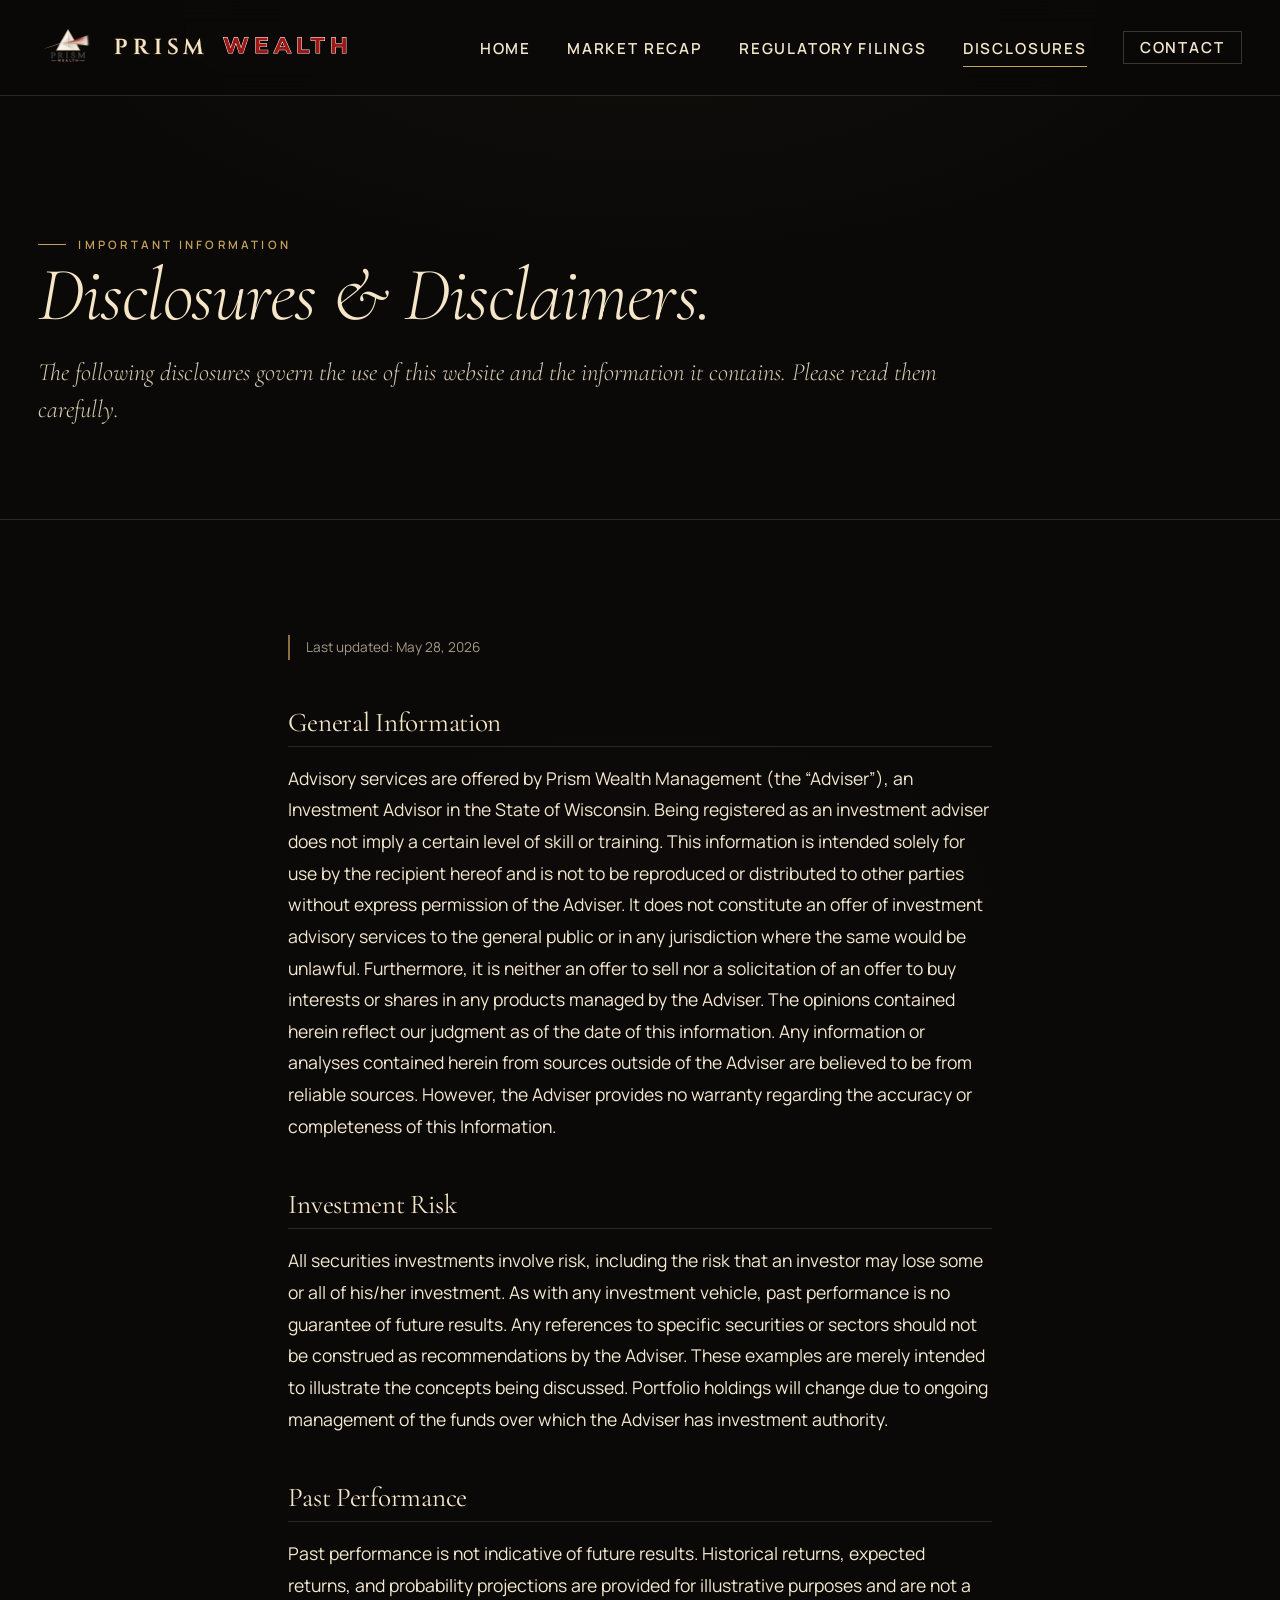
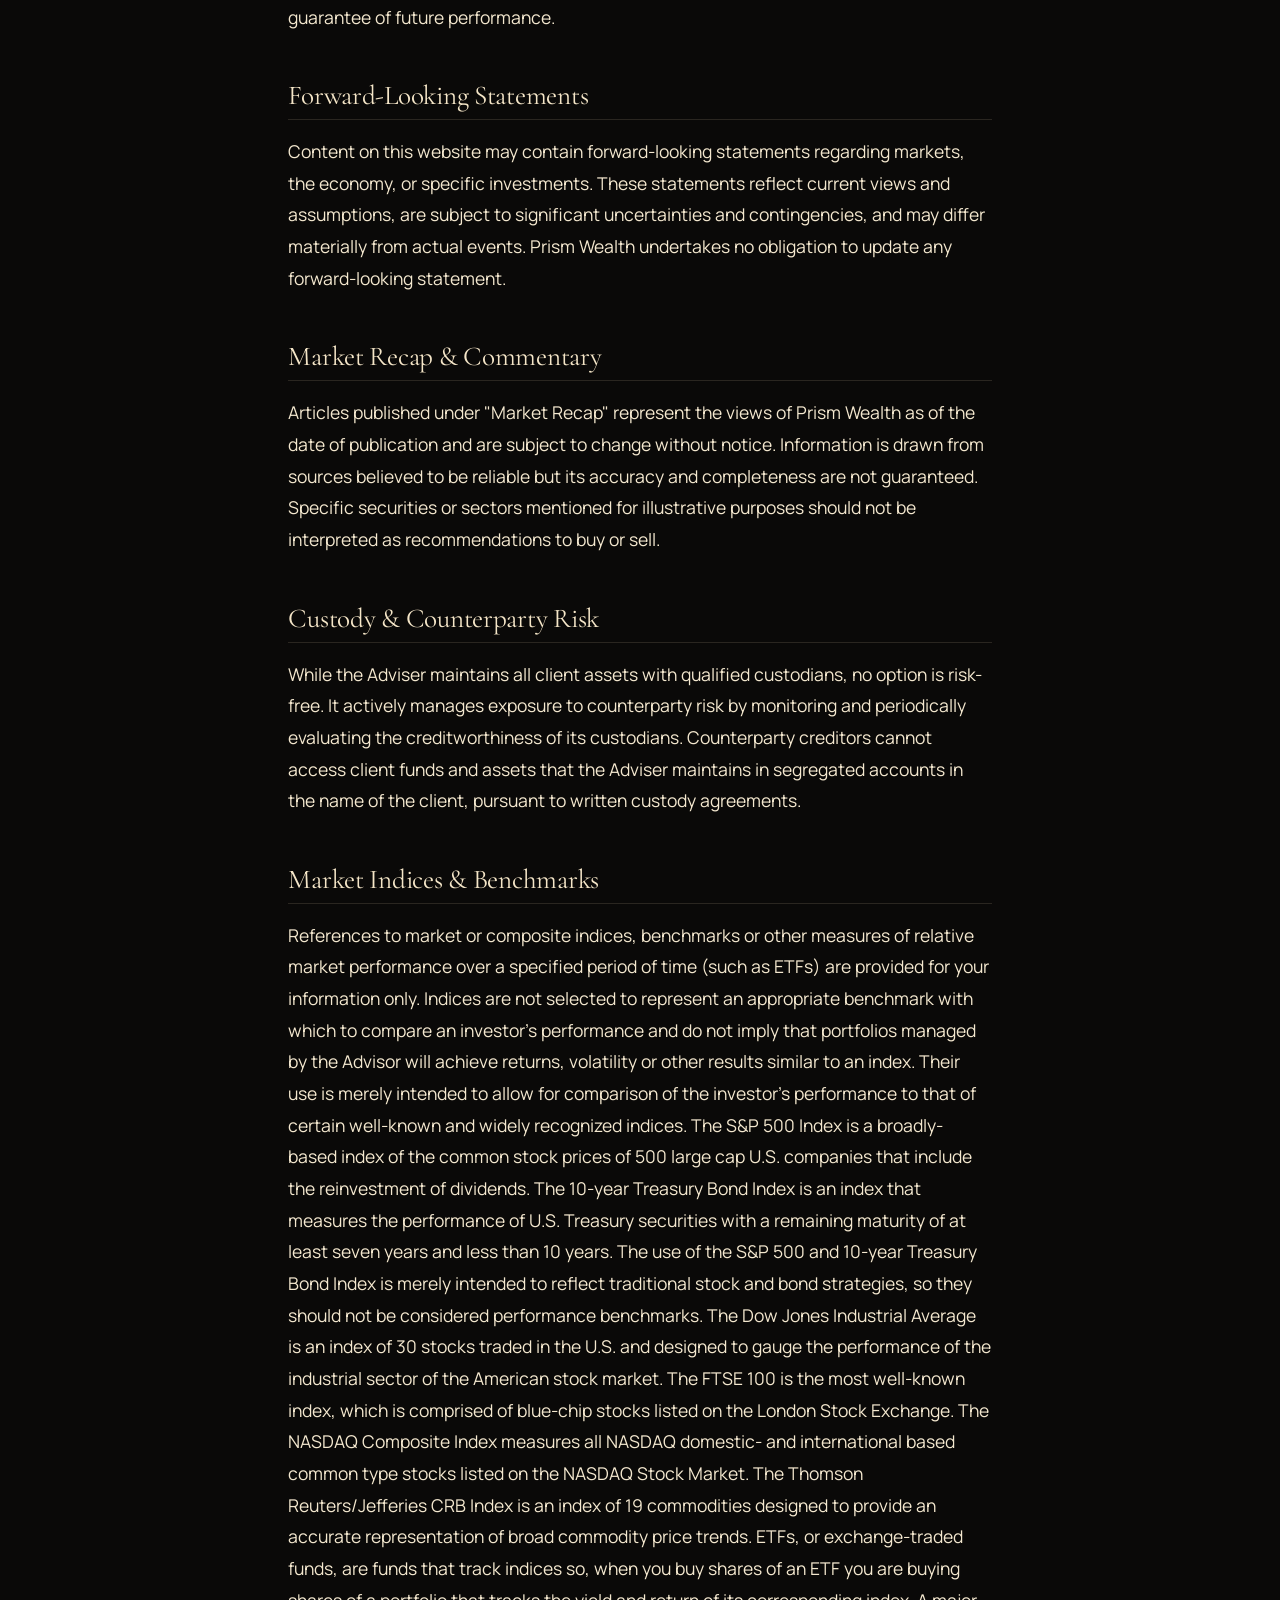
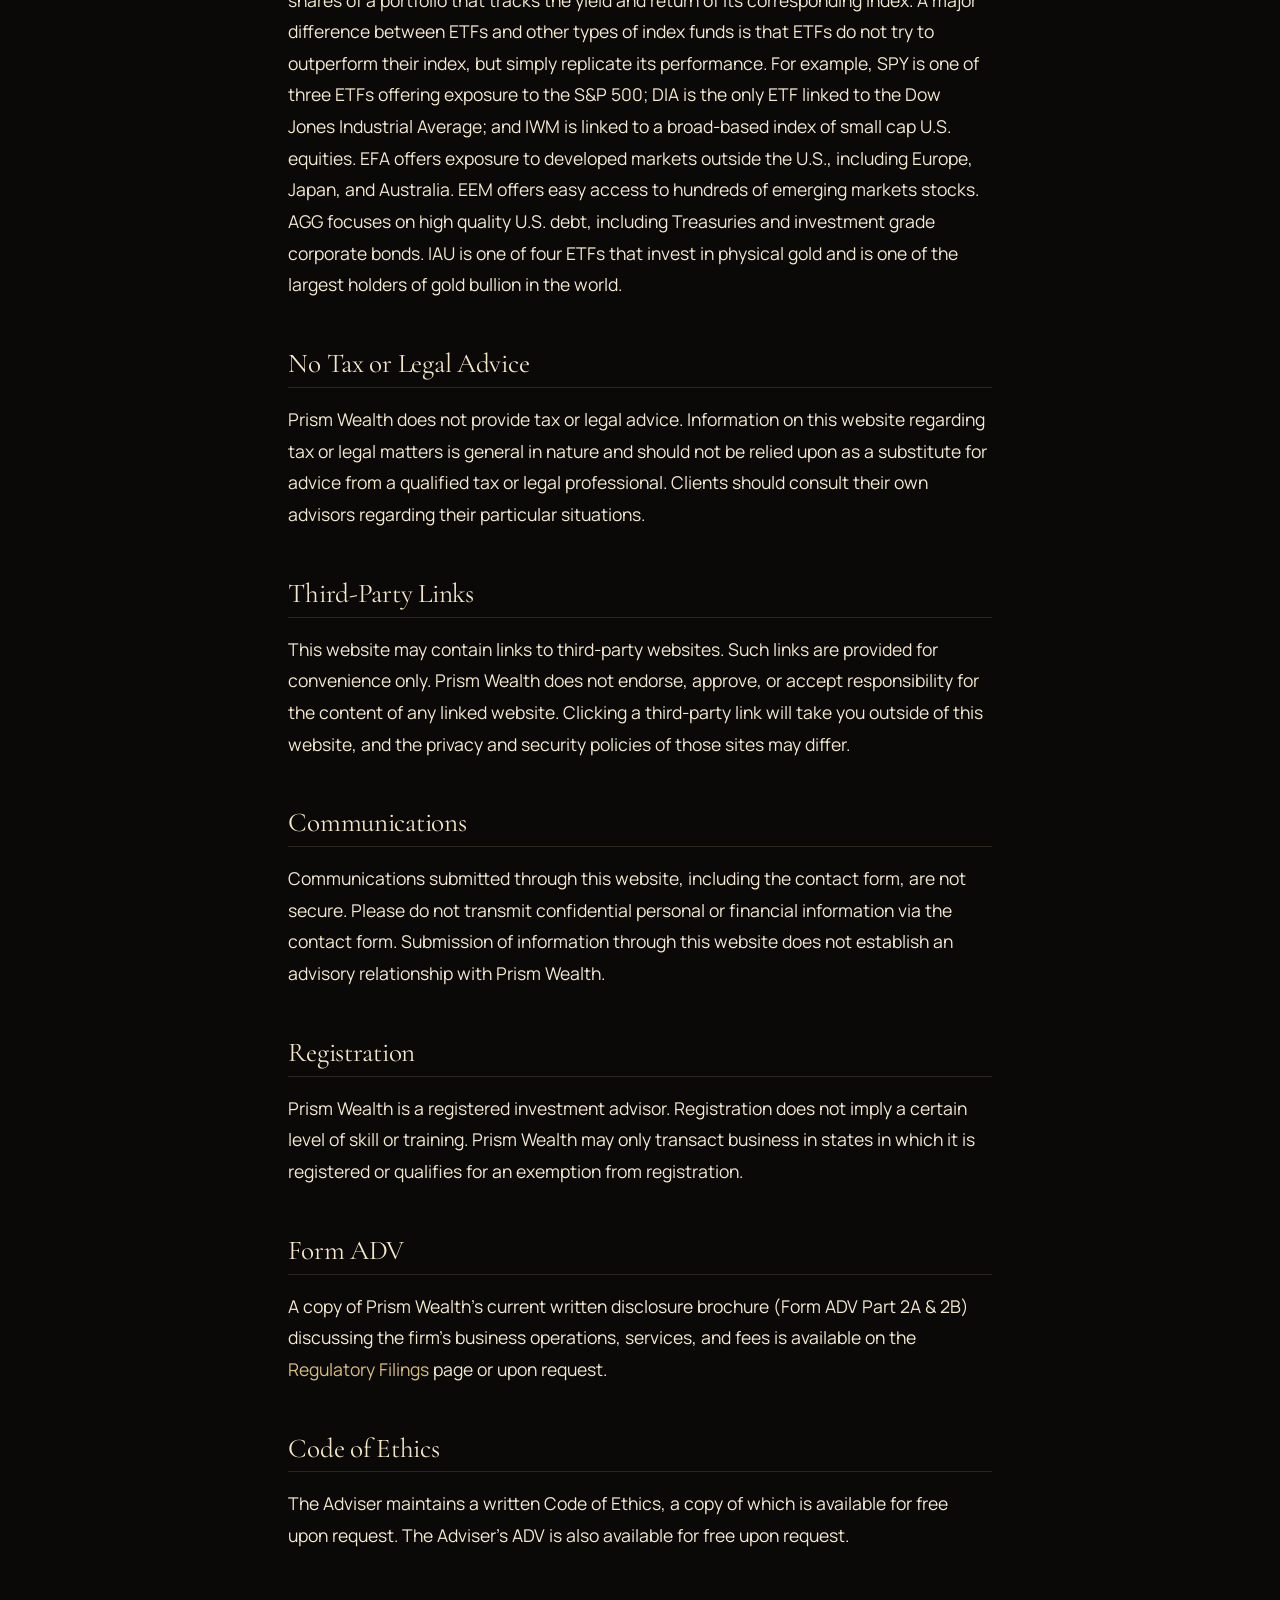
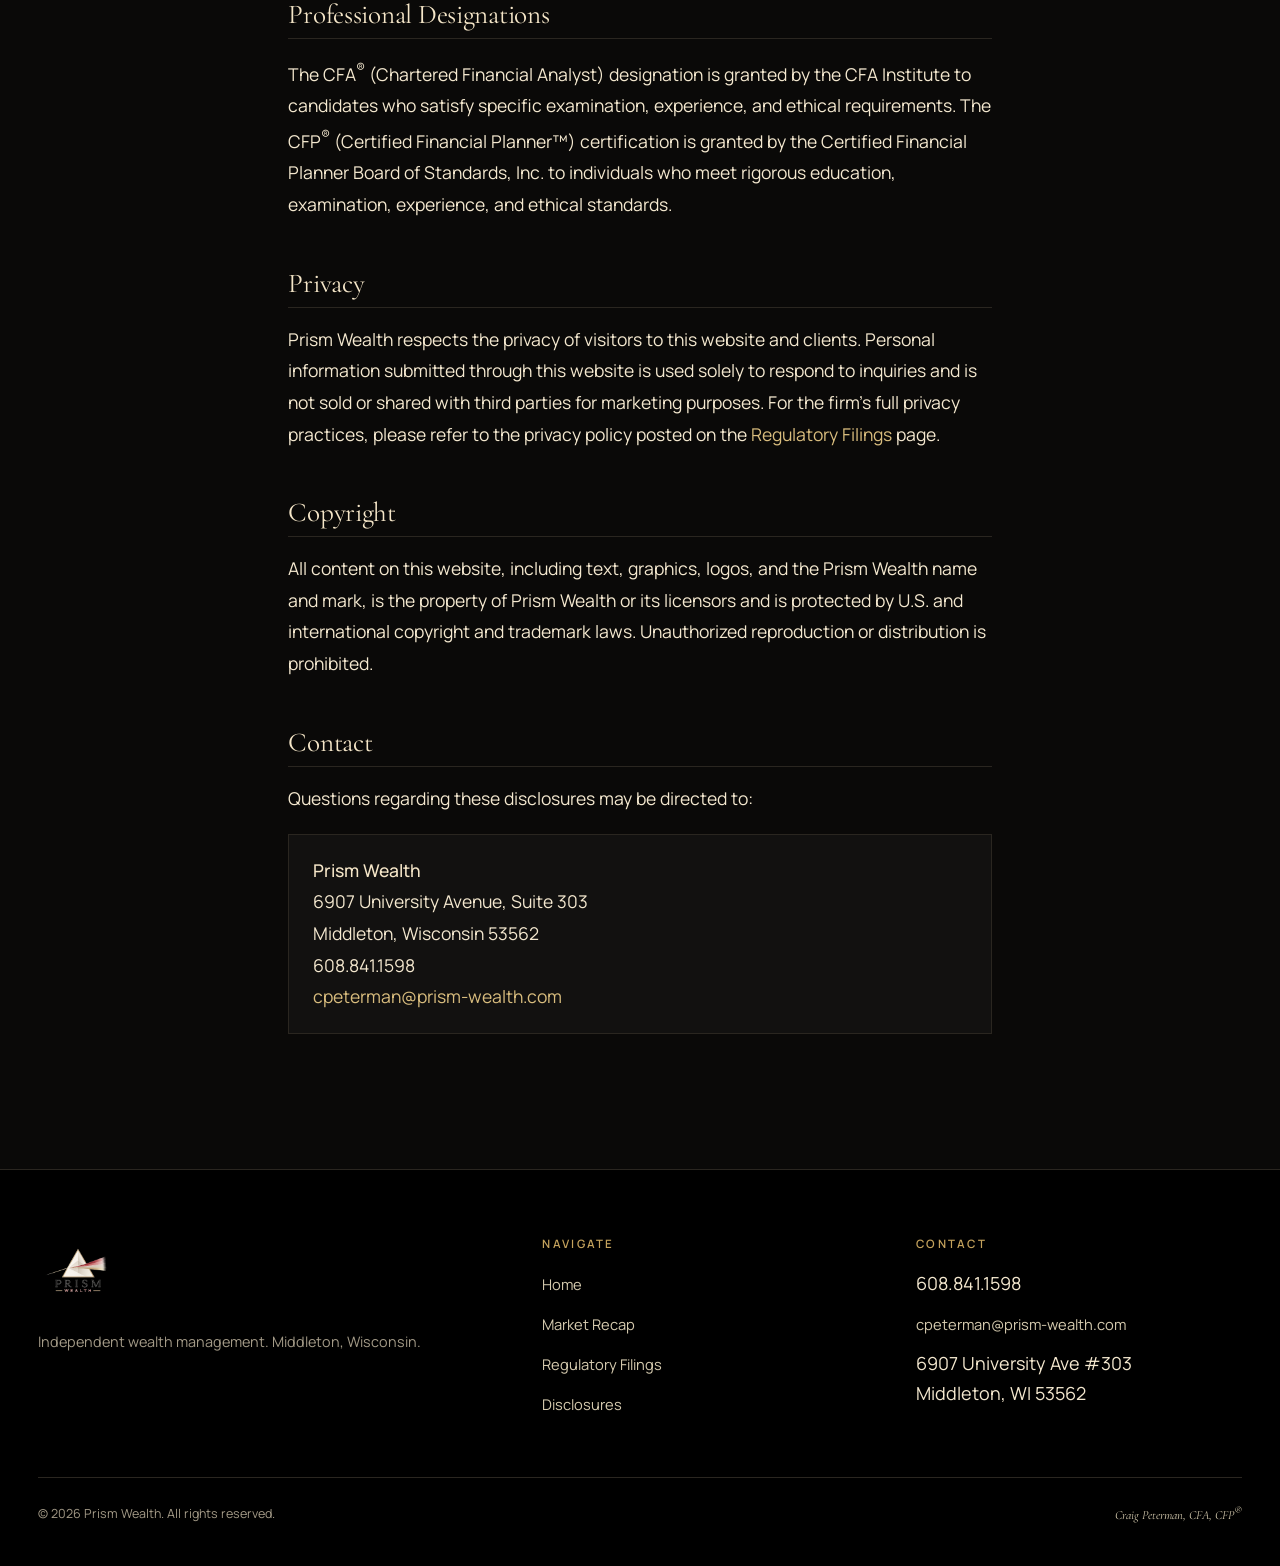
==== disclaimers.html @ f4ae1875 "Add files via upload" ====
<!DOCTYPE html>
<html lang="en">
<head>
  <meta charset="UTF-8" />
  <meta name="viewport" content="width=device-width, initial-scale=1.0" />
  <title>Disclosures — Prism Wealth</title>
  <meta name="description" content="Important disclosures, disclaimers, and terms of use for the Prism Wealth website." />

  <link rel="icon" type="image/png" href="logo.png" />

  <link rel="preconnect" href="https://fonts.googleapis.com" />
  <link rel="preconnect" href="https://fonts.gstatic.com" crossorigin />
  <link href="https://fonts.googleapis.com/css2?family=Cormorant+Garamond:ital,wght@0,300;0,400;0,500;0,600;1,300;1,400;1,500&family=Cinzel:wght@400;500;600&family=Montserrat:wght@600;700;800&family=Manrope:wght@300;400;500;600;700&family=JetBrains+Mono:wght@400;500&display=swap" rel="stylesheet" />

  <link rel="stylesheet" href="styles.css" />
</head>
<body>

  <header class="site-header">
    <nav class="nav" aria-label="Primary">
      <a href="index.html" class="nav__brand" aria-label="Prism Wealth — Home">
        <img src="logo.png" alt="Prism Wealth" />
        <span class="nav__brand-text"><span class="prism">PRISM</span> <span class="wealth">WEALTH</span></span>
      </a>
      <button class="nav__toggle" aria-expanded="false" aria-controls="primary-nav">Menu</button>
      <ul class="nav__links" id="primary-nav">
        <li><a href="index.html">Home</a></li>
        <li><a href="market-recap.html">Market Recap</a></li>
        <li><a href="regulatory.html">Regulatory Filings</a></li>
        <li><a href="disclaimers.html" class="active">Disclosures</a></li>
        <li><a href="index.html#contact" class="btn btn--ghost" style="padding:.5rem 1rem;">Contact</a></li>
      </ul>
    </nav>
  </header>

  <header class="page-head">
    <div class="page-head__inner">
      <span class="eyebrow">Important Information</span>
      <h1>Disclosures &amp; Disclaimers.</h1>
      <p class="lead">
        The following disclosures govern the use of this website and the information it contains. Please read them carefully.
      </p>
    </div>
  </header>

  <!--
    ==============================================================
    COMPLIANCE NOTE
    The text below is a working template only. Craig should
    review every section with his compliance officer / IARD
    rep and edit accordingly before going live.
    ==============================================================
  -->

  <section>
    <div class="container-narrow longform">

      <p style="font-size: .85rem; color: var(--text-mute); border-left: 2px solid var(--gold-dim); padding-left: 1rem;">
        Last updated: <span id="last-updated">May 28, 2026</span>
      </p>

      <h2>General Information</h2>
      <p>
        Advisory services are offered by Prism Wealth Management (the &ldquo;Adviser&rdquo;), an Investment Advisor in the State of Wisconsin. Being registered as an investment adviser does not imply a certain level of skill or training. This information is intended solely for use by the recipient hereof and is not to be reproduced or distributed to other parties without express permission of the Adviser. It does not constitute an offer of investment advisory services to the general public or in any jurisdiction where the same would be unlawful. Furthermore, it is neither an offer to sell nor a solicitation of an offer to buy interests or shares in any products managed by the Adviser. The opinions contained herein reflect our judgment as of the date of this information. Any information or analyses contained herein from sources outside of the Adviser are believed to be from reliable sources. However, the Adviser provides no warranty regarding the accuracy or completeness of this Information.
      </p>

      <h2>Investment Risk</h2>
      <p>
        All securities investments involve risk, including the risk that an investor may lose some or all of his/her investment. As with any investment vehicle, past performance is no guarantee of future results. Any references to specific securities or sectors should not be construed as recommendations by the Adviser. These examples are merely intended to illustrate the concepts being discussed. Portfolio holdings will change due to ongoing management of the funds over which the Adviser has investment authority.
      </p>

      <h2>Past Performance</h2>
      <p>
        Past performance is not indicative of future results. Historical returns, expected returns, and probability projections are provided for illustrative purposes and are not a guarantee of future performance.
      </p>

      <h2>Forward-Looking Statements</h2>
      <p>
        Content on this website may contain forward-looking statements regarding markets, the economy, or specific investments. These statements reflect current views and assumptions, are subject to significant uncertainties and contingencies, and may differ materially from actual events. Prism Wealth undertakes no obligation to update any forward-looking statement.
      </p>

      <h2>Market Recap &amp; Commentary</h2>
      <p>
        Articles published under "Market Recap" represent the views of Prism Wealth as of the date of publication and are subject to change without notice. Information is drawn from sources believed to be reliable but its accuracy and completeness are not guaranteed. Specific securities or sectors mentioned for illustrative purposes should not be interpreted as recommendations to buy or sell.
      </p>

      <h2>Custody &amp; Counterparty Risk</h2>
      <p>
        While the Adviser maintains all client assets with qualified custodians, no option is risk-free. It actively manages exposure to counterparty risk by monitoring and periodically evaluating the creditworthiness of its custodians. Counterparty creditors cannot access client funds and assets that the Adviser maintains in segregated accounts in the name of the client, pursuant to written custody agreements.
      </p>

      <h2>Market Indices &amp; Benchmarks</h2>
      <p>
        References to market or composite indices, benchmarks or other measures of relative market performance over a specified period of time (such as ETFs) are provided for your information only. Indices are not selected to represent an appropriate benchmark with which to compare an investor&rsquo;s performance and do not imply that portfolios managed by the Advisor will achieve returns, volatility or other results similar to an index. Their use is merely intended to allow for comparison of the investor&rsquo;s performance to that of certain well-known and widely recognized indices. The S&amp;P 500 Index is a broadly-based index of the common stock prices of 500 large cap U.S. companies that include the reinvestment of dividends. The 10-year Treasury Bond Index is an index that measures the performance of U.S. Treasury securities with a remaining maturity of at least seven years and less than 10 years. The use of the S&amp;P 500 and 10-year Treasury Bond Index is merely intended to reflect traditional stock and bond strategies, so they should not be considered performance benchmarks. The Dow Jones Industrial Average is an index of 30 stocks traded in the U.S. and designed to gauge the performance of the industrial sector of the American stock market. The FTSE 100 is the most well-known index, which is comprised of blue-chip stocks listed on the London Stock Exchange. The NASDAQ Composite Index measures all NASDAQ domestic- and international based common type stocks listed on the NASDAQ Stock Market. The Thomson Reuters/Jefferies CRB Index is an index of 19 commodities designed to provide an accurate representation of broad commodity price trends. ETFs, or exchange-traded funds, are funds that track indices so, when you buy shares of an ETF you are buying shares of a portfolio that tracks the yield and return of its corresponding index. A major difference between ETFs and other types of index funds is that ETFs do not try to outperform their index, but simply replicate its performance. For example, SPY is one of three ETFs offering exposure to the S&amp;P 500; DIA is the only ETF linked to the Dow Jones Industrial Average; and IWM is linked to a broad-based index of small cap U.S. equities. EFA offers exposure to developed markets outside the U.S., including Europe, Japan, and Australia. EEM offers easy access to hundreds of emerging markets stocks. AGG focuses on high quality U.S. debt, including Treasuries and investment grade corporate bonds. IAU is one of four ETFs that invest in physical gold and is one of the largest holders of gold bullion in the world.
      </p>

      <h2>No Tax or Legal Advice</h2>
      <p>
        Prism Wealth does not provide tax or legal advice. Information on this website regarding tax or legal matters is general in nature and should not be relied upon as a substitute for advice from a qualified tax or legal professional. Clients should consult their own advisors regarding their particular situations.
      </p>

      <h2>Third-Party Links</h2>
      <p>
        This website may contain links to third-party websites. Such links are provided for convenience only. Prism Wealth does not endorse, approve, or accept responsibility for the content of any linked website. Clicking a third-party link will take you outside of this website, and the privacy and security policies of those sites may differ.
      </p>

      <h2>Communications</h2>
      <p>
        Communications submitted through this website, including the contact form, are not secure. Please do not transmit confidential personal or financial information via the contact form. Submission of information through this website does not establish an advisory relationship with Prism Wealth.
      </p>

      <h2>Registration</h2>
      <p>
        Prism Wealth is a registered investment advisor. Registration does not imply a certain level of skill or training. Prism Wealth may only transact business in states in which it is registered or qualifies for an exemption from registration.
      </p>

      <h2>Form ADV</h2>
      <p>
        A copy of Prism Wealth's current written disclosure brochure (Form ADV Part 2A &amp; 2B) discussing the firm's business operations, services, and fees is available on the <a href="regulatory.html">Regulatory Filings</a> page or upon request.
      </p>

      <h2>Code of Ethics</h2>
      <p>
        The Adviser maintains a written Code of Ethics, a copy of which is available for free upon request. The Adviser&rsquo;s ADV is also available for free upon request.
      </p>

      <h2>Professional Designations</h2>
      <p>
        The CFA<sup>®</sup> (Chartered Financial Analyst) designation is granted by the CFA Institute to candidates who satisfy specific examination, experience, and ethical requirements. The CFP<sup>®</sup> (Certified Financial Planner™) certification is granted by the Certified Financial Planner Board of Standards, Inc. to individuals who meet rigorous education, examination, experience, and ethical standards.
      </p>

      <h2>Privacy</h2>
      <p>
        Prism Wealth respects the privacy of visitors to this website and clients. Personal information submitted through this website is used solely to respond to inquiries and is not sold or shared with third parties for marketing purposes. For the firm's full privacy practices, please refer to the privacy policy posted on the <a href="regulatory.html">Regulatory Filings</a> page.
      </p>

      <h2>Copyright</h2>
      <p>
        All content on this website, including text, graphics, logos, and the Prism Wealth name and mark, is the property of Prism Wealth or its licensors and is protected by U.S. and international copyright and trademark laws. Unauthorized reproduction or distribution is prohibited.
      </p>

      <h2>Contact</h2>
      <p>
        Questions regarding these disclosures may be directed to:
      </p>
      <p style="background: var(--bg-card); border: 1px solid var(--hairline); padding: 1.25rem 1.5rem;">
        <strong style="color: var(--cream); font-weight: 500;">Prism Wealth</strong><br />
        6907 University Avenue, Suite 303<br />
        Middleton, Wisconsin 53562<br />
        608.841.1598<br />
        <a href="mailto:cpeterman@prism-wealth.com">cpeterman@prism-wealth.com</a>
      </p>

    </div>
  </section>

  <!-- ===== Footer ===== -->
  <footer class="site-footer">
    <div class="container">
      <div class="footer__grid">
        <div class="footer__brand">
          <img src="logo.png" alt="Prism Wealth" />
          <p>Independent wealth management. Middleton, Wisconsin.</p>
        </div>
        <div class="footer__col">
          <h5>Navigate</h5>
          <ul>
            <li><a href="index.html">Home</a></li>
            <li><a href="market-recap.html">Market Recap</a></li>
            <li><a href="regulatory.html">Regulatory Filings</a></li>
            <li><a href="disclaimers.html">Disclosures</a></li>
          </ul>
        </div>
        <div class="footer__col">
          <h5>Contact</h5>
          <ul>
            <li>608.841.1598</li>
            <li><a href="mailto:cpeterman@prism-wealth.com">cpeterman@prism-wealth.com</a></li>
            <li>6907 University Ave #303<br />Middleton, WI 53562</li>
          </ul>
        </div>
      </div>
      <div class="footer__bottom">
        <span>© <span id="year"></span> Prism Wealth. All rights reserved.</span>
        <span class="credentials">Craig Peterman, CFA, CFP<sup>®</sup></span>
      </div>
    </div>
  </footer>

  <script src="main.js"></script>
</body>
</html>
---- styles.css ----
/* =========================================================================
   PRISM WEALTH — master stylesheet
   Editorial / private-bank aesthetic. Black + cream + gold + restrained red.
   ========================================================================= */

/* ---------- Page enter / exit transitions ----------
   Driven by JS in main.js — works on every browser and every protocol
   (file://, http://, https://). Header & footer stay anchored; only
   <main> and the footer fade as a unit, giving a soft cinematic feel.
   ===================================================== */

@keyframes prism-page-enter {
  0%   {
    opacity: 0;
    transform: translateY(14px);
    filter: blur(4px);
  }
  60%  {
    filter: blur(0);
  }
  100% {
    opacity: 1;
    transform: translateY(0);
    filter: blur(0);
  }
}

@keyframes prism-page-exit {
  0%   {
    opacity: 1;
    transform: translateY(0);
    filter: blur(0);
  }
  100% {
    opacity: 0;
    transform: translateY(-10px);
    filter: blur(4px);
  }
}

/* The site shell stays anchored (the sticky nav is the only "persistent"
   element). Everything else — content sections and the footer — animates
   together as one. Targeting body's direct children rather than a single
   wrapper avoids any markup changes. */
body > section,
body > div,
body > .site-footer {
  animation: prism-page-enter 620ms cubic-bezier(.16, 1, .3, 1) both;
  will-change: opacity, transform, filter;
}

body.is-leaving > section,
body.is-leaving > div,
body.is-leaving > .site-footer {
  animation: prism-page-exit 320ms cubic-bezier(.4, 0, .2, 1) both;
}

/* Lock interaction during the exit so users can't double-click links. */
body.is-leaving {
  pointer-events: none;
  cursor: progress;
}

/* Honor reduced-motion: instant render, no animation. */
@media (prefers-reduced-motion: reduce) {
  body > section,
  body > div,
  body > .site-footer,
  body.is-leaving > section,
  body.is-leaving > div,
  body.is-leaving > .site-footer {
    animation: none !important;
  }
}

:root {
  /* Color tokens — extracted from the brand mark */
  --black:        #000000;
  --bg:           #0a0908;
  --bg-card:      #121110;
  --bg-elev:      #1a1715;
  --hairline:     #2a2620;
  --hairline-2:   #3a342c;

  --gold:         #c4a25c;
  --gold-bright:  #d9bd7e;
  --gold-dim:     #8a7142;

  --red:          #9d1714;
  --red-dim:      #6c0f0c;

  --cream:        #f5e6c8;
  /* Text — brightened for stronger contrast on older eyes */
  --text:         #f4e8cf;
  --text-soft:    #d6cbaf;
  --text-mute:    #a39a87;

  /* Typography */
  --f-display:    'Cormorant Garamond', 'Cormorant', Georgia, serif;
  --f-brand:      'Cinzel', 'Trajan Pro', Georgia, serif;
  --f-gotham:     'Gotham', 'Montserrat', 'Proxima Nova', -apple-system, BlinkMacSystemFont, sans-serif;
  --f-body:       'Manrope', -apple-system, BlinkMacSystemFont, 'Segoe UI', sans-serif;
  --f-mono:       'JetBrains Mono', ui-monospace, Menlo, monospace;

  /* Spacing rhythm */
  --gutter:       clamp(1.25rem, 3vw, 2.5rem);
  --pad-section:  clamp(4rem, 9vw, 8rem);
  --container:    1280px;

  /* Motion */
  --ease:         cubic-bezier(.2, .7, .2, 1);
  --ease-emph:    cubic-bezier(.16, 1, .3, 1);
}

/* ---------- Reset / base ---------- */
*,
*::before,
*::after { box-sizing: border-box; }

html { scroll-behavior: smooth; }

body {
  margin: 0;
  background: var(--bg);
  color: var(--text);
  font-family: var(--f-body);
  font-size: 18px;
  line-height: 1.65;
  font-weight: 400;
  -webkit-font-smoothing: antialiased;
  -moz-osx-font-smoothing: grayscale;
  text-rendering: optimizeLegibility;
  /* Subtle vignette to give the black depth */
  background-image:
    radial-gradient(ellipse 80% 50% at 50% 0%, rgba(196, 162, 92, .04), transparent 60%),
    radial-gradient(ellipse 60% 40% at 50% 100%, rgba(200, 66, 74, .025), transparent 70%);
  background-attachment: fixed;
}

img { max-width: 100%; display: block; }

a {
  color: var(--gold-bright);
  text-decoration: none;
  transition: color .2s var(--ease);
}
a:hover { color: var(--cream); }

::selection { background: var(--gold); color: var(--black); }

/* ---------- Typography ---------- */
h1, h2, h3, h4 {
  font-family: var(--f-display);
  font-weight: 400;
  letter-spacing: -.01em;
  line-height: 1.1;
  color: var(--cream);
  margin: 0 0 .5em;
}

h1 { font-size: clamp(2.5rem, 6vw, 4.75rem); letter-spacing: -.02em; }
h2 { font-size: clamp(2rem, 4.2vw, 3.25rem); }
h3 { font-size: clamp(1.4rem, 2.4vw, 1.9rem); }
h4 { font-size: 1.25rem; font-family: var(--f-body); font-weight: 600; letter-spacing: .02em; text-transform: uppercase; color: var(--gold); }

p { margin: 0 0 1.1em; color: var(--text); }

.eyebrow {
  font-family: var(--f-body);
  font-size: .72rem;
  font-weight: 600;
  letter-spacing: .28em;
  text-transform: uppercase;
  color: var(--gold);
  display: inline-flex;
  align-items: center;
  gap: .75rem;
}
.eyebrow::before {
  content: '';
  width: 28px; height: 1px;
  background: var(--gold);
}

.lead {
  font-family: var(--f-display);
  font-size: clamp(1.25rem, 2vw, 1.55rem);
  line-height: 1.5;
  color: var(--text-soft);
  font-style: italic;
  font-weight: 300;
}

/* ---------- Layout primitives ---------- */
.container {
  width: 100%;
  max-width: var(--container);
  margin: 0 auto;
  padding: 0 var(--gutter);
}

.container-narrow {
  width: 100%;
  max-width: 780px;
  margin: 0 auto;
  padding: 0 var(--gutter);
}

section { padding: var(--pad-section) 0; }

/* Decorative gold hairline rule — echoes the gold flanks of "WEALTH" in the logo */
.rule {
  display: flex;
  align-items: center;
  justify-content: center;
  gap: 1rem;
  margin: 1.5rem 0;
}
.rule::before,
.rule::after {
  content: '';
  flex: 1;
  height: 1px;
  background: linear-gradient(90deg, transparent, var(--gold-dim), transparent);
  max-width: 80px;
}
.rule__diamond {
  width: 6px; height: 6px;
  background: var(--gold);
  transform: rotate(45deg);
}

/* ---------- Header / Nav ---------- */
.site-header {
  position: sticky;
  top: 0;
  z-index: 50;
  background: rgba(10, 9, 8, .82);
  backdrop-filter: saturate(180%) blur(14px);
  -webkit-backdrop-filter: saturate(180%) blur(14px);
  border-bottom: 1px solid var(--hairline);
}

.nav {
  display: flex;
  align-items: center;
  justify-content: space-between;
  padding: 1.1rem var(--gutter);
  max-width: var(--container);
  margin: 0 auto;
}

.nav__brand {
  display: flex;
  align-items: center;
  gap: 1rem;
  text-decoration: none;
}
.nav__brand img { height: 60px; width: auto; }
.nav__brand-text {
  font-family: var(--f-brand);
  font-size: 1.35rem;
  letter-spacing: .22em;
  color: var(--cream);
  font-weight: 500;
  line-height: 1;
}
/* PRISM — Trajan/Cinzel engraved treatment:
   - SemiBold weight for substantial Roman-inscription strokes
   - Cream fill with a hairline gold rim for the metallic outline
   - Soft drop shadow below for engraved depth */
.nav__brand-text .prism {
  color: var(--cream);
  font-weight: 600;
  -webkit-text-stroke: 0.4px var(--gold);
  paint-order: stroke fill;
  text-shadow:
    0 1px 0 rgba(0, 0, 0, .55),
    0 0 14px rgba(196, 162, 92, .12);
}
.nav__brand-text .wealth {
  /* Gotham geometric sans (Montserrat is the free fallback that ships
     identically at this scale). If the viewer has Gotham installed
     locally, the browser uses the real font. */
  font-family: var(--f-gotham);
  color: var(--red);
  -webkit-text-stroke: 1px #ffede9;
  paint-order: stroke fill;
  font-weight: 700;
  letter-spacing: .22em;
  margin-left: .25em;
  text-shadow: none;
  /* Lift slightly so the sans-serif baseline lines up with Cinzel's caps */
  position: relative;
  top: -.05em;
}

.nav__links {
  display: flex;
  align-items: center;
  gap: 2.25rem;
  list-style: none;
  margin: 0; padding: 0;
}
.nav__links a {
  font-family: var(--f-body);
  font-size: .95rem;
  font-weight: 600;
  letter-spacing: .12em;
  text-transform: uppercase;
  color: var(--text);
  position: relative;
  padding: .25rem 0;
}
.nav__links a::after {
  content: '';
  position: absolute;
  left: 0; right: 0; bottom: -4px;
  height: 1px;
  background: var(--gold);
  transform: scaleX(0);
  transform-origin: left;
  transition: transform .3s var(--ease-emph);
}
.nav__links a:hover,
.nav__links a.active { color: var(--cream); }
.nav__links a:hover::after,
.nav__links a.active::after { transform: scaleX(1); }

.nav__toggle {
  display: none;
  background: none;
  border: 1px solid var(--hairline-2);
  color: var(--cream);
  padding: .5rem .75rem;
  font-family: var(--f-body);
  font-size: .75rem;
  letter-spacing: .15em;
  text-transform: uppercase;
  cursor: pointer;
}

@media (max-width: 820px) {
  .nav__links { display: none; }
  .nav__toggle { display: inline-block; }
  .nav__links.open {
    display: flex;
    position: absolute;
    top: 100%;
    left: 0; right: 0;
    background: var(--bg);
    border-bottom: 1px solid var(--hairline);
    flex-direction: column;
    align-items: flex-start;
    gap: 0;
    padding: .5rem var(--gutter) 1.5rem;
  }
  .nav__links.open li { width: 100%; }
  .nav__links.open a {
    display: block;
    padding: 1rem 0;
    border-bottom: 1px solid var(--hairline);
  }
}

/* ---------- Hero (home) ---------- */
.hero {
  position: relative;
  min-height: 88vh;
  display: flex;
  align-items: center;
  padding: 6rem 0 4rem;
  overflow: hidden;
}

.hero__beam {
  position: absolute;
  top: 50%;
  left: -10%;
  width: 130%;
  height: 1px;
  background: linear-gradient(90deg,
    transparent 0%,
    rgba(196, 162, 92, .15) 30%,
    rgba(200, 66, 74, .6) 50%,
    rgba(196, 162, 92, .15) 70%,
    transparent 100%
  );
  transform: rotate(-2deg);
  filter: blur(.4px);
  pointer-events: none;
}
.hero__beam::after {
  content: '';
  position: absolute;
  inset: -8px 0;
  background: inherit;
  filter: blur(8px);
  opacity: .6;
}

.hero__grid {
  display: grid;
  grid-template-columns: 1.1fr .9fr;
  gap: clamp(2rem, 5vw, 5rem);
  align-items: center;
  position: relative;
  z-index: 1;
}

.hero__copy h1 {
  font-style: italic;
  font-weight: 300;
}
.hero__copy h1 .accent {
  font-style: normal;
  color: var(--gold);
  font-weight: 500;
}

.hero__copy .lead { margin-top: 1.5rem; max-width: 32em; }

.hero__cta {
  margin-top: 2.5rem;
  display: flex;
  flex-wrap: wrap;
  gap: 1rem;
}

.hero__mark {
  display: flex;
  justify-content: center;
  align-items: center;
  position: relative;
}
.hero__mark img {
  max-width: 480px;
  width: 100%;
  filter: drop-shadow(0 30px 80px rgba(200, 66, 74, .12));
  animation: hero-mark-in 1.4s var(--ease-emph) both;
}

@keyframes hero-mark-in {
  from { opacity: 0; transform: translateY(20px) scale(.96); }
  to   { opacity: 1; transform: translateY(0) scale(1); }
}

@media (max-width: 820px) {
  .hero__grid { grid-template-columns: 1fr; }
  .hero__mark { order: -1; }
  .hero__mark img { max-width: 280px; }
}

/* ---------- Buttons ---------- */
.btn {
  display: inline-flex;
  align-items: center;
  gap: .65rem;
  padding: .95rem 1.75rem;
  font-family: var(--f-body);
  font-size: .82rem;
  font-weight: 600;
  letter-spacing: .18em;
  text-transform: uppercase;
  border: 1px solid var(--gold);
  background: transparent;
  color: var(--cream);
  cursor: pointer;
  transition: all .3s var(--ease-emph);
  text-decoration: none;
  line-height: 1;
}
.btn:hover {
  background: var(--gold);
  color: var(--black);
}
.btn--primary {
  background: var(--gold);
  color: var(--black);
}
.btn--primary:hover {
  background: var(--gold-bright);
  color: var(--black);
}
.btn--ghost {
  border-color: var(--hairline-2);
  color: var(--text-soft);
}
.btn--ghost:hover {
  border-color: var(--gold);
  background: transparent;
  color: var(--cream);
}
.btn .arrow {
  display: inline-block;
  transition: transform .3s var(--ease-emph);
}
.btn:hover .arrow { transform: translateX(4px); }

/* ---------- Pillars / values grid ---------- */
.pillars {
  display: grid;
  grid-template-columns: repeat(3, 1fr);
  gap: 1px;
  background: var(--hairline);
  border: 1px solid var(--hairline);
  margin-top: 3rem;
}
.pillar {
  background: var(--bg);
  padding: 2.5rem 2rem;
  transition: background .4s var(--ease);
}
.pillar:hover { background: var(--bg-card); }
.pillar__num {
  font-family: var(--f-mono);
  font-size: .72rem;
  color: var(--gold);
  letter-spacing: .15em;
  margin-bottom: 1.25rem;
}
.pillar h3 { font-style: italic; }
.pillar p { color: var(--text); font-size: 1rem; margin: 0; line-height: 1.6; }

@media (max-width: 820px) {
  .pillars { grid-template-columns: 1fr; }
}

/* ---------- Page header (subpages) ---------- */
.page-head {
  padding: 8rem 0 4rem;
  border-bottom: 1px solid var(--hairline);
  position: relative;
}
.page-head__inner { max-width: var(--container); margin: 0 auto; padding: 0 var(--gutter); }
.page-head h1 { margin-bottom: 1rem; font-style: italic; font-weight: 300; }
.page-head .lead { max-width: 38em; }

/* ---------- Market Recap — feed ---------- */
/* ---------- Market Recap intro (above feed) ---------- */
.recap-intro {
  padding: 2.5rem 0 4rem;
  border-bottom: 1px solid var(--hairline);
  margin-bottom: 4rem;
}
.recap-intro__open {
  font-family: var(--f-display);
  font-style: italic;
  font-size: clamp(1.3rem, 2vw, 1.55rem);
  line-height: 1.5;
  color: var(--text);
  margin: 0 0 1.75rem;
  letter-spacing: -.005em;
  /* Subtle gold drop-cap accent */
  border-left: 2px solid var(--gold);
  padding-left: 1.5rem;
}
.recap-intro p:not(.recap-intro__open) {
  font-size: 1.05rem;
  line-height: 1.75;
  color: var(--text);
  margin: 0;
  padding-left: 1.5rem;  /* Indent matches the gold-bar paragraph above */
}

/* ---------- Live Ticker (TradingView widget) ---------- */
.live-ticker-section {
  padding: 0 0 3rem;
  margin-bottom: 4rem;
  border-bottom: 1px solid var(--hairline);
}
.live-ticker-section .eyebrow {
  display: block;
  margin-bottom: 1rem;
}
.live-ticker {
  border: 1px solid var(--hairline);
  border-radius: 2px;
  background: rgba(18, 17, 16, .5); /* var(--bg-card) at 50% so the widget sits softly */
  overflow: hidden;
  /* TradingView's ticker has its own internal padding; we just frame it */
}
.live-ticker .tradingview-widget-container { width: 100%; }
.live-ticker .tradingview-widget-copyright {
  padding: .5rem .75rem;
  font-family: var(--f-body);
  font-size: .68rem;
  letter-spacing: .08em;
  text-transform: uppercase;
  color: var(--text-mute);
  text-align: right;
}
.live-ticker .tradingview-widget-copyright a {
  color: var(--gold);
  text-decoration: none;
}
.live-ticker .tradingview-widget-copyright a:hover { color: var(--gold-bright); }

/* ---------- Year-to-Date Scoreboard ---------- */
.scoreboard-section {
  padding: 0 0 4rem;
  margin-bottom: 4rem;
  border-bottom: 1px solid var(--hairline);
}
.scoreboard__head {
  margin-bottom: 1.75rem;
}
.scoreboard__title {
  font-family: var(--f-display);
  font-style: italic;
  font-size: clamp(1.5rem, 2.5vw, 2rem);
  color: var(--text);
  margin: .25rem 0 0;
  line-height: 1.1;
}
.scoreboard__wrap {
  /* Allow horizontal scroll on mobile rather than squishing the table */
  overflow-x: auto;
  -webkit-overflow-scrolling: touch;
  margin: 0 -.5rem;
  padding: 0 .5rem;
}
.scoreboard__table {
  width: 100%;
  border-collapse: collapse;
  font-variant-numeric: tabular-nums;
  min-width: 640px;
}
.scoreboard__table thead th {
  text-align: right;
  font-family: var(--f-body);
  font-size: .72rem;
  letter-spacing: .15em;
  text-transform: uppercase;
  color: var(--gold);
  font-weight: 600;
  padding: .85rem .9rem;
  border-bottom: 1px solid var(--gold-dim);
  white-space: nowrap;
}
.scoreboard__table thead th:first-child { text-align: left; }
.scoreboard__table tbody tr {
  transition: background .15s ease;
}
.scoreboard__table tbody tr:hover {
  background: rgba(196, 162, 92, .04);
}
.scoreboard__table td,
.scoreboard__table tbody th {
  padding: .85rem .9rem;
  border-bottom: 1px solid var(--hairline);
  font-weight: 400;
  font-family: var(--f-body);
}
.scoreboard__table tbody tr:last-child td,
.scoreboard__table tbody tr:last-child th { border-bottom: 0; }
.scoreboard__table .name {
  text-align: left;
  color: var(--text);
  font-size: 1rem;
  white-space: nowrap;
}
.scoreboard__table .name__label { color: var(--text); }
.scoreboard__table .ticker {
  color: var(--gold);
  font-size: .85rem;
  margin-left: .35rem;
  font-family: var(--f-mono);
  letter-spacing: .03em;
}
.scoreboard__table td.num {
  text-align: right;
  font-family: var(--f-mono);
  font-size: .95rem;
  white-space: nowrap;
  color: var(--text);
}
.scoreboard__table td.num.neg { color: #d95752; }   /* warm muted red */
.scoreboard__table td.num.pos { color: #7fb088; }   /* warm muted green */
.scoreboard__table td.num.zero { color: var(--text-mute); }
.scoreboard__foot {
  margin-top: 1.5rem;
  font-size: .85rem;
  line-height: 1.5;
  color: var(--text-mute);
}
.scoreboard__footnote { margin: 0 0 .25rem; }
.scoreboard__sources { margin: 0; }

@media (max-width: 600px) {
  .scoreboard__title { font-size: 1.4rem; }
  .scoreboard__table td.num { font-size: .85rem; }
}

.feed {
  display: grid;
  grid-template-columns: 1fr;
  gap: 0;
}

.feed-item {
  display: grid;
  grid-template-columns: 220px 1fr;
  gap: 2.5rem;
  padding: 2.5rem 0;
  border-bottom: 1px solid var(--hairline);
  align-items: start;
}
.feed-item:first-child { padding-top: 0; }
.feed-item:last-child { border-bottom: 0; }

.feed-item__meta {
  position: sticky;
  top: 6rem;
}
.feed-item__date {
  font-family: var(--f-mono);
  font-size: .78rem;
  color: var(--gold);
  letter-spacing: .1em;
  text-transform: uppercase;
}
.feed-item__cat {
  display: inline-block;
  margin-top: .75rem;
  padding: .25rem .65rem;
  font-size: .68rem;
  letter-spacing: .15em;
  text-transform: uppercase;
  color: var(--red);
  border: 1px solid var(--red-dim);
  border-radius: 2px;
}

.feed-item__body h2 {
  font-size: clamp(1.5rem, 2.6vw, 2.1rem);
  margin-bottom: .8rem;
  transition: color .2s var(--ease);
}
.feed-item__body a:hover h2 { color: var(--gold-bright); }
.feed-item__body p { color: var(--text); margin-bottom: 1rem; }

.feed-item__media {
  margin-bottom: 1.25rem;
  border: 1px solid var(--hairline);
  background: var(--bg-card);
  overflow: hidden;
}
.feed-item__media img,
.feed-item__media video,
.feed-item__media iframe {
  width: 100%;
  display: block;
  aspect-ratio: 16 / 9;
  object-fit: cover;
}

.feed-item__readmore {
  font-size: .8rem;
  letter-spacing: .15em;
  text-transform: uppercase;
  color: var(--gold);
  display: inline-flex;
  align-items: center;
  gap: .5rem;
}

@media (max-width: 720px) {
  .feed-item { grid-template-columns: 1fr; gap: 1rem; }
  .feed-item__meta { position: static; }
}

/* Feed empty state */
.feed-empty {
  text-align: center;
  padding: 5rem 1rem;
  border: 1px dashed var(--hairline-2);
}
.feed-empty p { color: var(--text-mute); }

/* ---------- Single post view ---------- */
.post {
  max-width: 760px;
  margin: 0 auto;
  padding: 4rem var(--gutter) 6rem;
}
.post__back {
  font-size: .78rem;
  letter-spacing: .18em;
  text-transform: uppercase;
  color: var(--text-mute);
  margin-bottom: 2rem;
  display: inline-block;
}
.post__back:hover { color: var(--gold); }
.post__date {
  font-family: var(--f-mono);
  font-size: .8rem;
  color: var(--gold);
  letter-spacing: .1em;
}
.post h1 { margin-top: 1rem; font-style: italic; font-weight: 300; }
.post__media {
  margin: 2rem 0 2.5rem;
  border: 1px solid var(--hairline);
}
.post__media img,
.post__media video,
.post__media iframe {
  width: 100%;
  display: block;
}
.post__content {
  font-size: 1.05rem;
  line-height: 1.75;
}
.post__content p { color: var(--text); margin-bottom: 1.3em; }
.post__content h2,
.post__content h3 { margin-top: 2rem; }
.post__content blockquote {
  border-left: 2px solid var(--gold);
  padding-left: 1.5rem;
  margin: 2rem 0;
  font-family: var(--f-display);
  font-style: italic;
  font-size: 1.3rem;
  color: var(--cream);
}
.post__content ul,
.post__content ol { padding-left: 1.5rem; color: var(--text); margin-bottom: 1.3em; }
.post__content img { margin: 1.5rem 0; border: 1px solid var(--hairline); }

/* ---------- Regulatory list ---------- */
.filings {
  display: grid;
  grid-template-columns: 1fr;
  gap: 0;
  margin-top: 2.5rem;
  border-top: 1px solid var(--hairline);
}
.filing {
  display: grid;
  grid-template-columns: 1fr auto;
  align-items: center;
  gap: 2rem;
  padding: 1.75rem 0;
  border-bottom: 1px solid var(--hairline);
  transition: padding .25s var(--ease);
}
.filing:hover { padding-left: 1rem; }
.filing__title {
  font-family: var(--f-display);
  font-size: 1.4rem;
  color: var(--cream);
  margin: 0 0 .35rem;
}
.filing__desc { color: var(--text); font-size: 1rem; margin: 0; }
.filing__link {
  font-size: .78rem;
  letter-spacing: .15em;
  text-transform: uppercase;
  color: var(--gold);
  white-space: nowrap;
}

/* ---------- Long-form (disclaimers) ---------- */
.longform {
  font-size: 1.1rem;
  line-height: 1.8;
}
.longform h2 {
  font-size: 1.7rem;
  margin: 3rem 0 1rem;
  padding-bottom: .5rem;
  border-bottom: 1px solid var(--hairline);
}
.longform h3 { font-size: 1.2rem; margin: 2rem 0 .75rem; color: var(--gold); font-family: var(--f-body); text-transform: uppercase; letter-spacing: .12em; font-weight: 600; }
.longform p { color: var(--text); }
.longform ul { color: var(--text); padding-left: 1.5rem; }
.longform li { margin-bottom: .5rem; }

/* ---------- Contact form ---------- */
.contact {
  background: var(--bg-card);
  border-top: 1px solid var(--hairline);
  border-bottom: 1px solid var(--hairline);
}
.contact__grid {
  display: grid;
  grid-template-columns: 1fr 1fr;
  gap: clamp(2rem, 5vw, 5rem);
  align-items: start;
}
.contact__info h2 { font-style: italic; font-weight: 300; }
.contact__info dl {
  margin-top: 2rem;
  display: grid;
  grid-template-columns: auto 1fr;
  gap: 1rem 1.5rem;
  align-items: baseline;
}
.contact__info dt {
  font-family: var(--f-body);
  font-size: .7rem;
  font-weight: 600;
  letter-spacing: .2em;
  text-transform: uppercase;
  color: var(--gold);
}
.contact__info dd {
  margin: 0;
  font-family: var(--f-display);
  font-size: 1.1rem;
  color: var(--cream);
}
.contact__info dd a { color: var(--cream); }
.contact__info dd a:hover { color: var(--gold-bright); }

.form {
  display: grid;
  gap: 1.25rem;
}
.form__row { display: grid; gap: .4rem; }
.form__row label {
  font-size: .72rem;
  font-weight: 600;
  letter-spacing: .18em;
  text-transform: uppercase;
  color: var(--text-soft);
}
.form__row input,
.form__row textarea {
  background: var(--bg);
  border: 1px solid var(--hairline-2);
  color: var(--cream);
  padding: .85rem 1rem;
  font-family: var(--f-body);
  font-size: 1rem;
  border-radius: 0;
  transition: border-color .2s var(--ease);
}
.form__row input:focus,
.form__row textarea:focus {
  outline: none;
  border-color: var(--gold);
}
.form__row textarea { resize: vertical; min-height: 140px; }

.form__status {
  font-size: .85rem;
  padding: .75rem 1rem;
  border-left: 2px solid var(--gold);
  background: var(--bg);
  display: none;
}
.form__status.show { display: block; }
.form__status.error { border-left-color: var(--red); color: var(--red); }
.form__status.success { border-left-color: var(--gold); color: var(--gold-bright); }

@media (max-width: 820px) {
  .contact__grid { grid-template-columns: 1fr; }
}

/* ---------- Footer ---------- */
.site-footer {
  padding: 4rem 0 2.5rem;
  border-top: 1px solid var(--hairline);
  background: var(--black);
}
.footer__grid {
  display: grid;
  grid-template-columns: 1.4fr 1fr 1fr;
  gap: 3rem;
  margin-bottom: 3rem;
}
.footer__brand img { height: 80px; margin-bottom: 1rem; }
.footer__brand p { color: var(--text-mute); font-size: .9rem; max-width: 30em; }
.footer__col h5 {
  font-family: var(--f-body);
  font-size: .72rem;
  font-weight: 600;
  letter-spacing: .2em;
  text-transform: uppercase;
  color: var(--gold);
  margin: 0 0 1rem;
}
.footer__col ul { list-style: none; padding: 0; margin: 0; }
.footer__col li { margin-bottom: .65rem; }
.footer__col a { color: var(--text-soft); font-size: .92rem; }
.footer__col a:hover { color: var(--cream); }

.footer__bottom {
  border-top: 1px solid var(--hairline);
  padding-top: 1.5rem;
  display: flex;
  flex-wrap: wrap;
  justify-content: space-between;
  align-items: center;
  gap: 1rem;
  font-size: .78rem;
  color: var(--text-mute);
}
.footer__bottom .credentials {
  font-family: var(--f-display);
  font-style: italic;
  color: var(--text-soft);
}

@media (max-width: 820px) {
  .footer__grid { grid-template-columns: 1fr; gap: 2rem; }
}

/* ---------- Reveal on scroll ---------- */
.reveal {
  opacity: 0;
  transform: translateY(20px);
  transition: opacity .8s var(--ease-emph), transform .8s var(--ease-emph);
}
.reveal.is-visible {
  opacity: 1;
  transform: translateY(0);
}

/* ---------- Utilities ---------- */
.text-center { text-align: center; }
.mt-0 { margin-top: 0; }
.mb-0 { margin-bottom: 0; }
.muted { color: var(--text-mute); }
.sr-only {
  position: absolute;
  width: 1px; height: 1px;
  padding: 0; margin: -1px;
  overflow: hidden;
  clip: rect(0,0,0,0);
  border: 0;
}
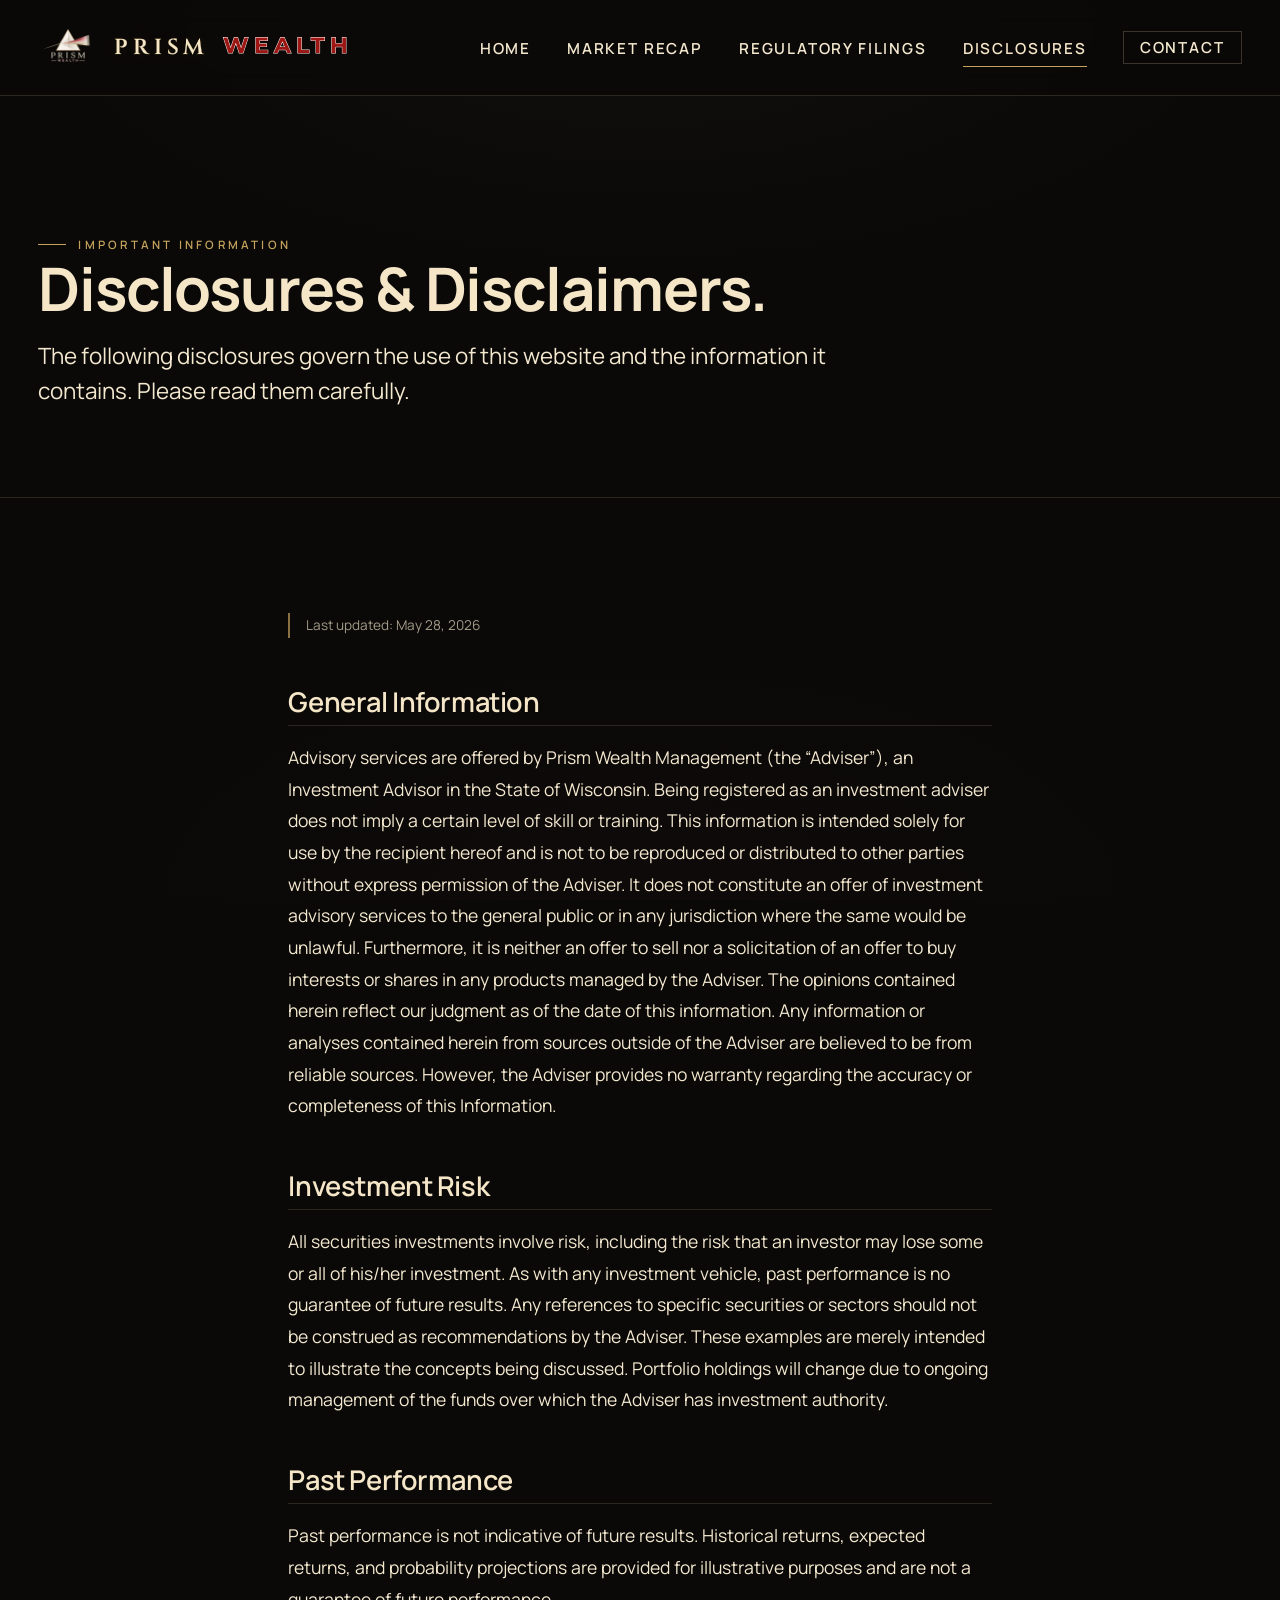
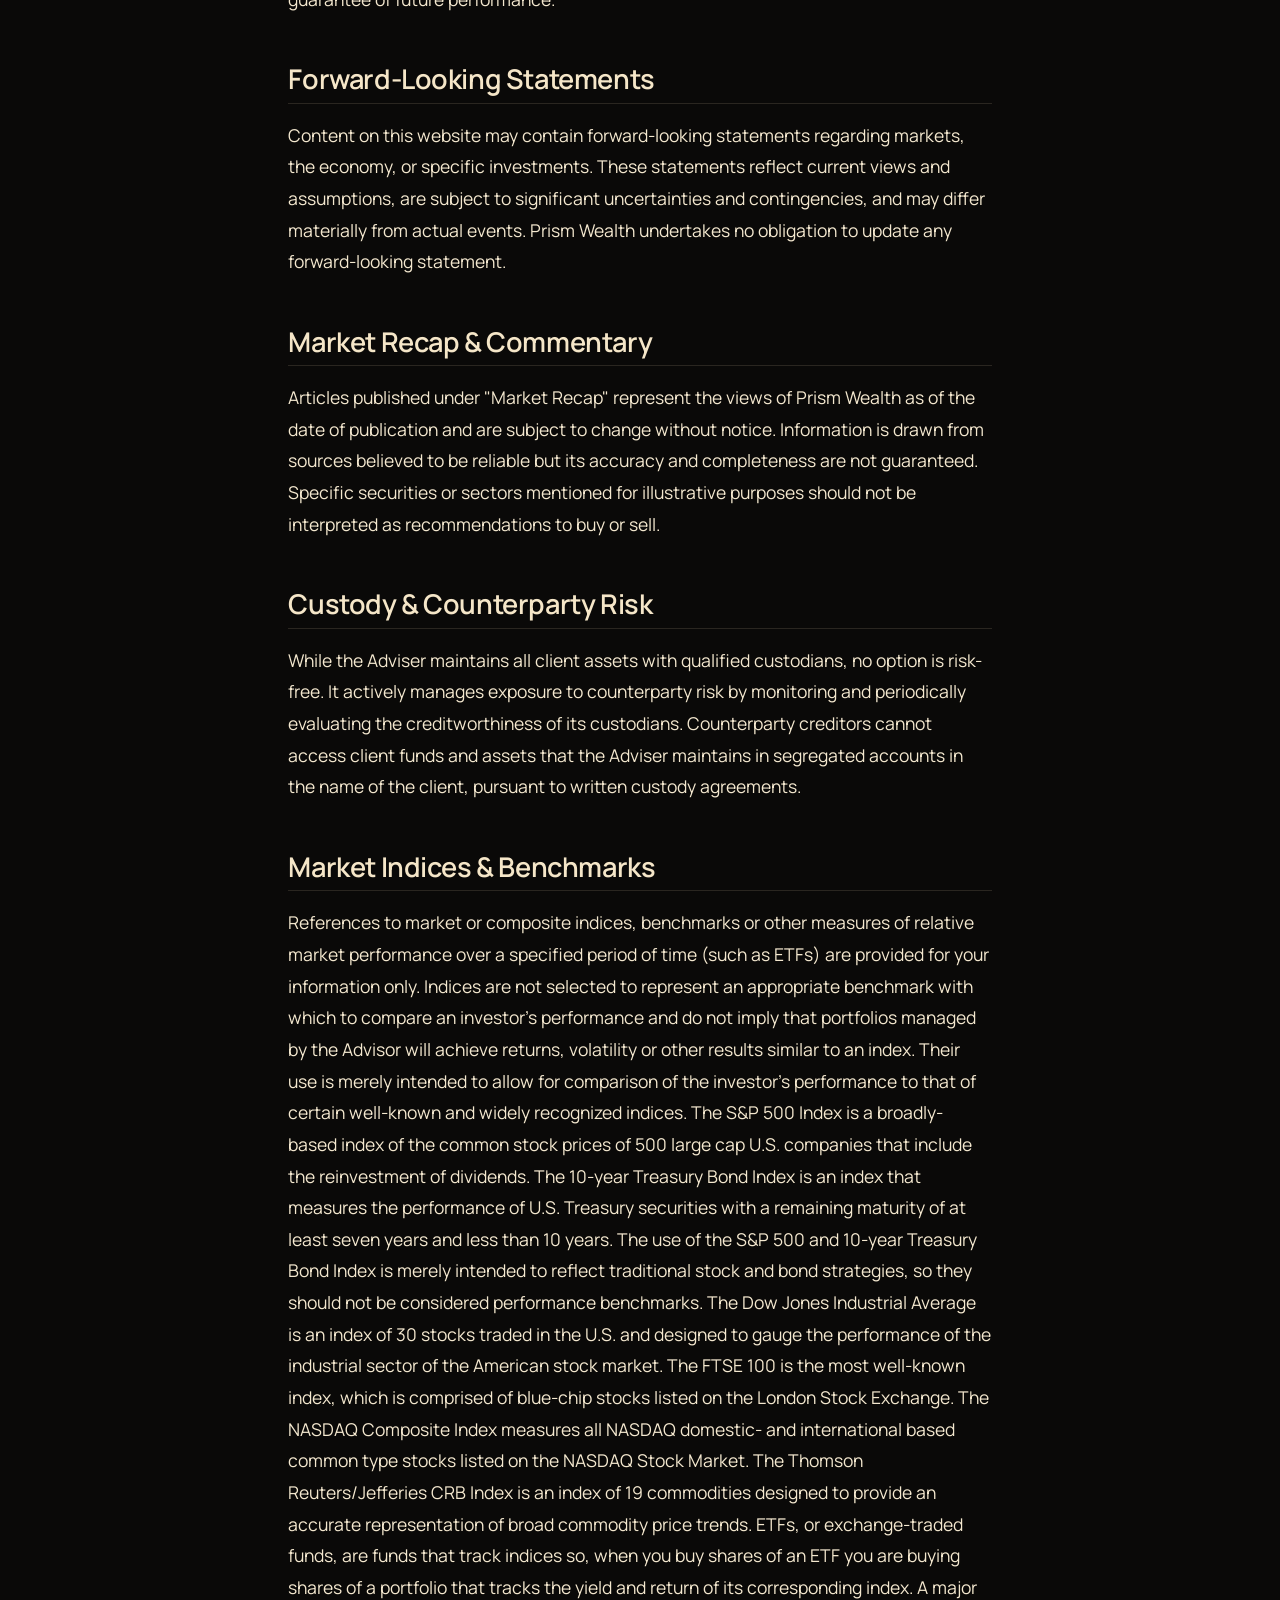
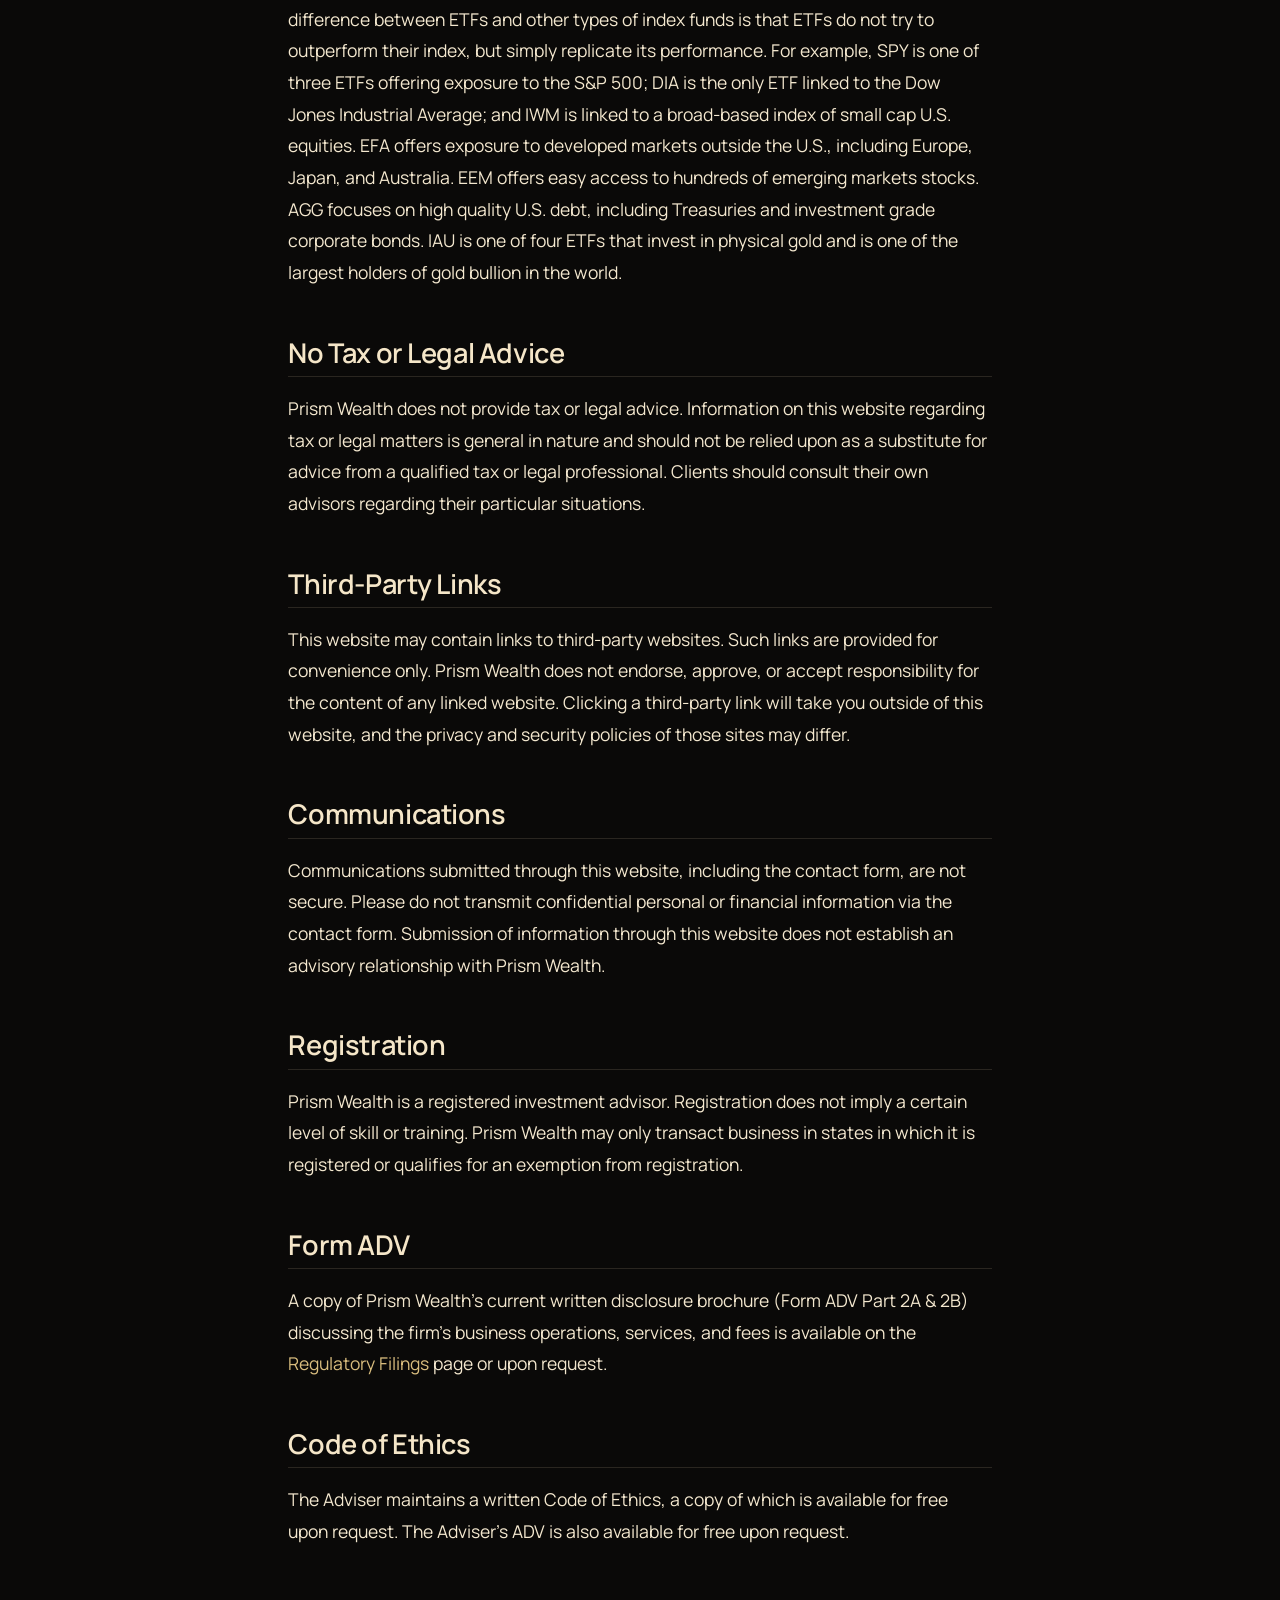
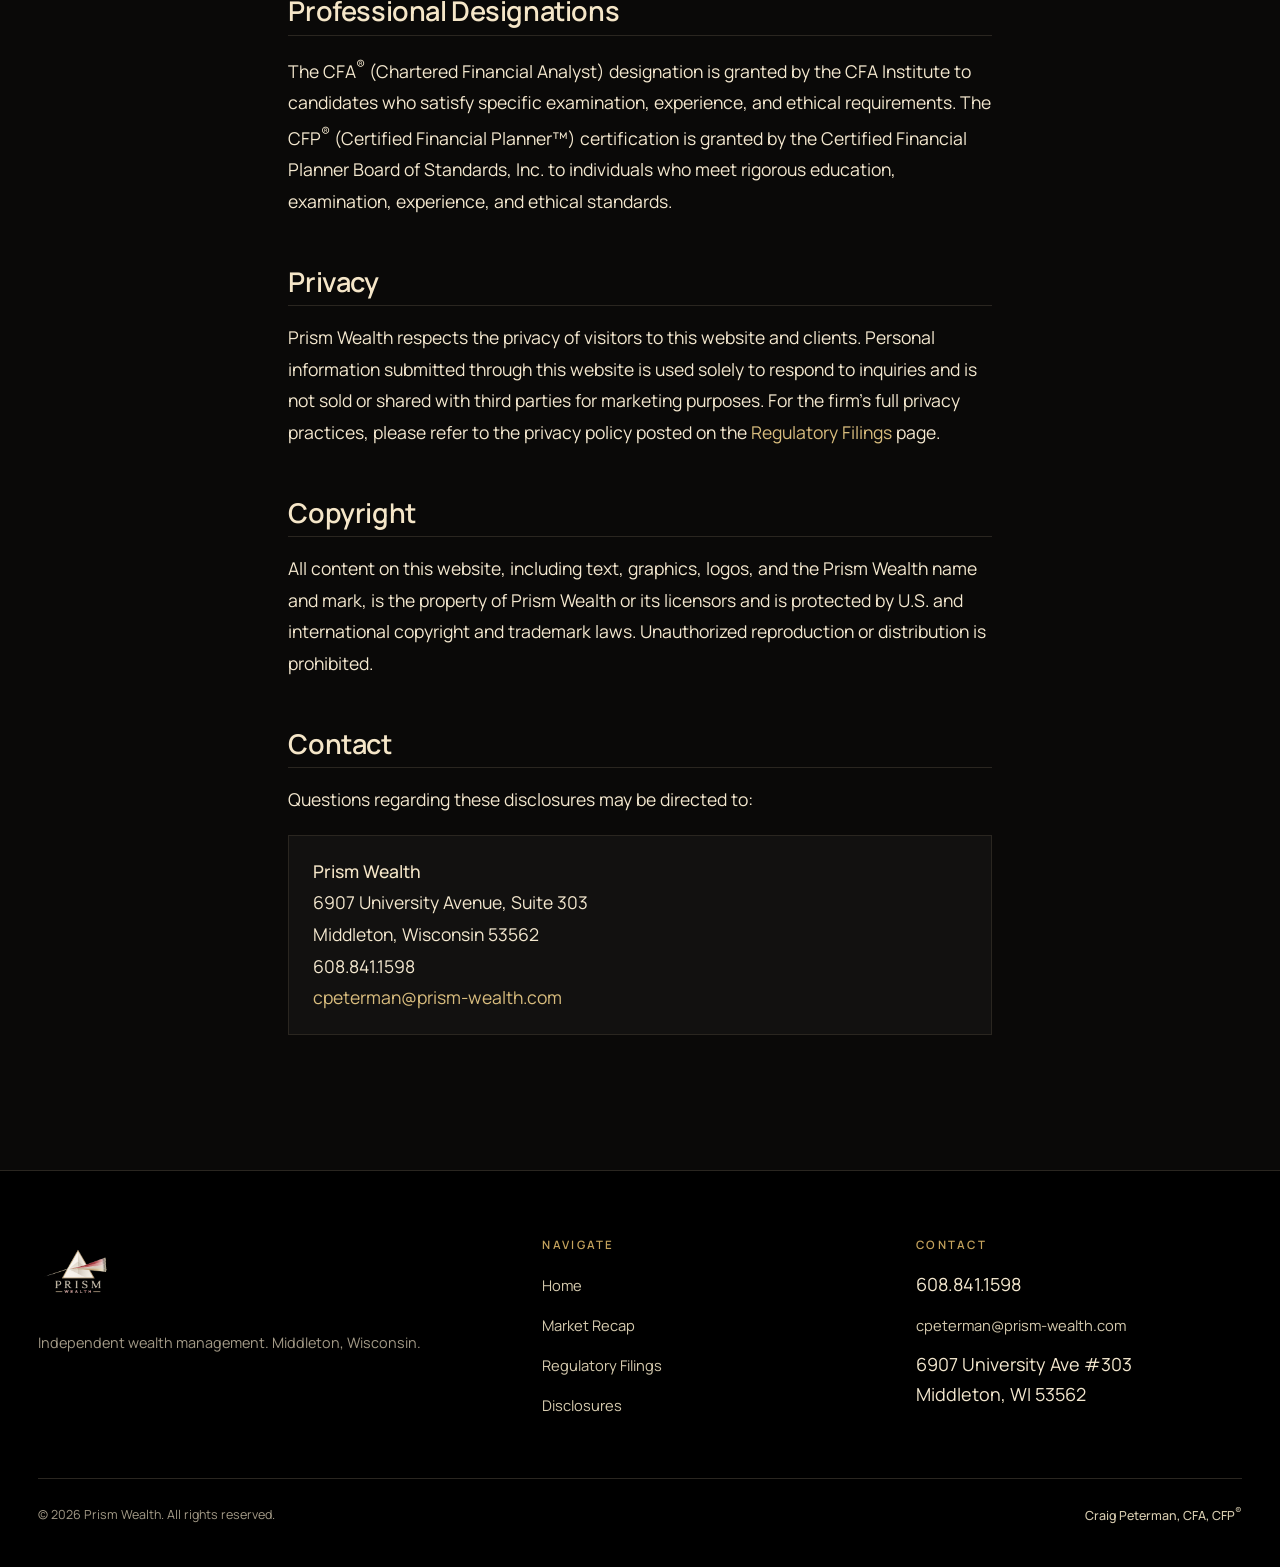
==== commit b7f9d542: "Add files via upload" ====
--- a/disclaimers.html
+++ b/disclaimers.html
@@ -10,7 +10,7 @@
 
   <link rel="preconnect" href="https://fonts.googleapis.com" />
   <link rel="preconnect" href="https://fonts.gstatic.com" crossorigin />
-  <link href="https://fonts.googleapis.com/css2?family=Cormorant+Garamond:ital,wght@0,300;0,400;0,500;0,600;1,300;1,400;1,500&family=Cinzel:wght@400;500;600&family=Montserrat:wght@600;700;800&family=Manrope:wght@300;400;500;600;700&family=JetBrains+Mono:wght@400;500&display=swap" rel="stylesheet" />
+  <link href="https://fonts.googleapis.com/css2?family=Cinzel:wght@400;500;600&family=Montserrat:wght@600;700;800&family=Manrope:wght@300;400;500;600;700;800&family=JetBrains+Mono:wght@400;500&display=swap" rel="stylesheet" />
 
   <link rel="stylesheet" href="styles.css" />
 </head>
--- a/styles.css
+++ b/styles.css
@@ -88,6 +88,7 @@
 
   --red:          #9d1714;
   --red-dim:      #6c0f0c;
+  --red-bright:   #ef6d64;   /* accent red for small text/borders on dark bg */
 
   --cream:        #f5e6c8;
   /* Text — brightened for stronger contrast on older eyes */
@@ -96,7 +97,7 @@
   --text-mute:    #a39a87;
 
   /* Typography */
-  --f-display:    'Cormorant Garamond', 'Cormorant', Georgia, serif;
+  --f-display:    'Manrope', -apple-system, BlinkMacSystemFont, 'Segoe UI', sans-serif;
   --f-brand:      'Cinzel', 'Trajan Pro', Georgia, serif;
   --f-gotham:     'Gotham', 'Montserrat', 'Proxima Nova', -apple-system, BlinkMacSystemFont, sans-serif;
   --f-body:       'Manrope', -apple-system, BlinkMacSystemFont, 'Segoe UI', sans-serif;
@@ -151,17 +152,17 @@
 /* ---------- Typography ---------- */
 h1, h2, h3, h4 {
   font-family: var(--f-display);
-  font-weight: 400;
-  letter-spacing: -.01em;
-  line-height: 1.1;
+  font-weight: 600;
+  letter-spacing: -.015em;
+  line-height: 1.15;
   color: var(--cream);
   margin: 0 0 .5em;
 }
 
-h1 { font-size: clamp(2.5rem, 6vw, 4.75rem); letter-spacing: -.02em; }
-h2 { font-size: clamp(2rem, 4.2vw, 3.25rem); }
-h3 { font-size: clamp(1.4rem, 2.4vw, 1.9rem); }
-h4 { font-size: 1.25rem; font-family: var(--f-body); font-weight: 600; letter-spacing: .02em; text-transform: uppercase; color: var(--gold); }
+h1 { font-size: clamp(2.25rem, 5vw, 3.75rem); letter-spacing: -.02em; font-weight: 700; }
+h2 { font-size: clamp(1.75rem, 3.4vw, 2.5rem); font-weight: 600; }
+h3 { font-size: clamp(1.25rem, 2vw, 1.6rem); font-weight: 600; }
+h4 { font-size: 1.15rem; font-family: var(--f-body); font-weight: 700; letter-spacing: .08em; text-transform: uppercase; color: var(--gold); }
 
 p { margin: 0 0 1.1em; color: var(--text); }
 
@@ -184,11 +185,10 @@
 
 .lead {
   font-family: var(--f-display);
-  font-size: clamp(1.25rem, 2vw, 1.55rem);
-  line-height: 1.5;
-  color: var(--text-soft);
-  font-style: italic;
-  font-weight: 300;
+  font-size: clamp(1.15rem, 1.8vw, 1.4rem);
+  line-height: 1.55;
+  color: var(--text);
+  font-weight: 400;
 }
 
 /* ---------- Layout primitives ---------- */
@@ -409,13 +409,11 @@
 }
 
 .hero__copy h1 {
-  font-style: italic;
-  font-weight: 300;
+  font-weight: 700;
 }
 .hero__copy h1 .accent {
-  font-style: normal;
   color: var(--gold);
-  font-weight: 500;
+  font-weight: 700;
 }
 
 .hero__copy .lead { margin-top: 1.5rem; max-width: 32em; }
@@ -519,7 +517,7 @@
   letter-spacing: .15em;
   margin-bottom: 1.25rem;
 }
-.pillar h3 { font-style: italic; }
+.pillar h3 { font-weight: 600; }
 .pillar p { color: var(--text); font-size: 1rem; margin: 0; line-height: 1.6; }
 
 @media (max-width: 820px) {
@@ -533,7 +531,7 @@
   position: relative;
 }
 .page-head__inner { max-width: var(--container); margin: 0 auto; padding: 0 var(--gutter); }
-.page-head h1 { margin-bottom: 1rem; font-style: italic; font-weight: 300; }
+.page-head h1 { margin-bottom: 1rem; font-weight: 700; }
 .page-head .lead { max-width: 38em; }
 
 /* ---------- Market Recap — feed ---------- */
@@ -545,10 +543,10 @@
 }
 .recap-intro__open {
   font-family: var(--f-display);
-  font-style: italic;
-  font-size: clamp(1.3rem, 2vw, 1.55rem);
-  line-height: 1.5;
+  font-size: clamp(1.15rem, 1.7vw, 1.35rem);
+  line-height: 1.6;
   color: var(--text);
+  font-weight: 500;
   margin: 0 0 1.75rem;
   letter-spacing: -.005em;
   /* Subtle gold drop-cap accent */
@@ -569,9 +567,44 @@
   margin-bottom: 4rem;
   border-bottom: 1px solid var(--hairline);
 }
-.live-ticker-section .eyebrow {
-  display: block;
+.live-ticker__header {
+  display: flex;
+  align-items: baseline;
+  justify-content: space-between;
+  gap: 1rem;
   margin-bottom: 1rem;
+  flex-wrap: wrap;
+}
+.live-ticker-section .eyebrow { margin: 0; }
+.live-ticker__status {
+  display: inline-flex;
+  align-items: center;
+  gap: .5rem;
+  font-family: var(--f-body);
+  font-size: .82rem;
+  color: var(--text);
+  letter-spacing: .02em;
+}
+.live-ticker__status .dot {
+  display: inline-block;
+  width: 8px;
+  height: 8px;
+  border-radius: 50%;
+  background: var(--text-mute);
+  flex-shrink: 0;
+}
+.live-ticker__status .dot.is-live {
+  background: #7fb088;
+  box-shadow: 0 0 0 0 rgba(127, 176, 136, .6);
+  animation: pulse-dot 2s ease-out infinite;
+}
+@keyframes pulse-dot {
+  0%   { box-shadow: 0 0 0 0 rgba(127, 176, 136, .6); }
+  70%  { box-shadow: 0 0 0 10px rgba(127, 176, 136, 0); }
+  100% { box-shadow: 0 0 0 0 rgba(127, 176, 136, 0); }
+}
+@media (prefers-reduced-motion: reduce) {
+  .live-ticker__status .dot.is-live { animation: none; }
 }
 .live-ticker {
   border: 1px solid var(--hairline);
@@ -607,11 +640,11 @@
 }
 .scoreboard__title {
   font-family: var(--f-display);
-  font-style: italic;
-  font-size: clamp(1.5rem, 2.5vw, 2rem);
+  font-weight: 700;
+  font-size: clamp(1.4rem, 2.2vw, 1.85rem);
   color: var(--text);
   margin: .25rem 0 0;
-  line-height: 1.1;
+  line-height: 1.15;
 }
 .scoreboard__wrap {
   /* Allow horizontal scroll on mobile rather than squishing the table */
@@ -723,12 +756,14 @@
 .feed-item__cat {
   display: inline-block;
   margin-top: .75rem;
-  padding: .25rem .65rem;
-  font-size: .68rem;
+  padding: .3rem .7rem;
+  font-size: .72rem;
+  font-weight: 600;
   letter-spacing: .15em;
   text-transform: uppercase;
-  color: var(--red);
-  border: 1px solid var(--red-dim);
+  color: var(--red-bright);
+  background: rgba(239, 109, 100, .09);
+  border: 1px solid rgba(239, 109, 100, .55);
   border-radius: 2px;
 }
 
@@ -799,7 +834,28 @@
   color: var(--gold);
   letter-spacing: .1em;
 }
-.post h1 { margin-top: 1rem; font-style: italic; font-weight: 300; }
+.post h1 { margin-top: 1rem; font-weight: 700; }
+
+/* Letterhead: date/title left, brand mark top right — like the printed recap */
+.post__letterhead {
+  display: flex;
+  align-items: flex-start;
+  justify-content: space-between;
+  gap: 2.5rem;
+}
+.post__letterhead-meta { min-width: 0; }
+.post__letterhead-logo {
+  width: 132px;
+  height: auto;
+  flex-shrink: 0;
+  margin-top: .25rem;
+  /* Soft warm halo so the mark sits in the dark rather than floating on it */
+  filter: drop-shadow(0 0 22px rgba(196, 162, 92, .18));
+}
+@media (max-width: 640px) {
+  .post__letterhead { flex-direction: column-reverse; gap: 1.25rem; }
+  .post__letterhead-logo { width: 104px; }
+}
 .post__media {
   margin: 2rem 0 2.5rem;
   border: 1px solid var(--hairline);
@@ -811,24 +867,41 @@
   display: block;
 }
 .post__content {
-  font-size: 1.05rem;
+  font-size: 1.15rem;
   line-height: 1.75;
 }
 .post__content p { color: var(--text); margin-bottom: 1.3em; }
 .post__content h2,
-.post__content h3 { margin-top: 2rem; }
+.post__content h3 { margin-top: 2.5rem; margin-bottom: .75rem; }
+.post__content h2 { font-size: 1.6rem; }
+.post__content h3 { font-size: 1.25rem; color: var(--gold); text-transform: uppercase; letter-spacing: .08em; font-weight: 700; }
 .post__content blockquote {
   border-left: 2px solid var(--gold);
   padding-left: 1.5rem;
   margin: 2rem 0;
   font-family: var(--f-display);
-  font-style: italic;
-  font-size: 1.3rem;
+  font-size: 1.2rem;
   color: var(--cream);
+  font-weight: 500;
 }
 .post__content ul,
 .post__content ol { padding-left: 1.5rem; color: var(--text); margin-bottom: 1.3em; }
-.post__content img { margin: 1.5rem 0; border: 1px solid var(--hairline); }
+.post__content li { margin-bottom: .5rem; }
+.post__content img { margin: 1.5rem 0; border: 1px solid var(--hairline); max-width: 100%; height: auto; }
+.post__content figure { margin: 2.5rem 0; }
+.post__content figure img {
+  display: block;
+  width: 100%;
+  margin: 0;
+  /* White-matte "exhibit" treatment: the charts come from the printed recap
+     with white backgrounds, so frame them like document exhibits. */
+  background: #fff;
+  padding: 14px;
+  border: 1px solid var(--gold-dim);
+  border-radius: 2px;
+  box-shadow: 0 10px 34px rgba(0, 0, 0, .5);
+}
+.post__content figcaption { font-size: .9rem; color: var(--text-mute); margin-top: .75rem; text-align: center; }
 
 /* ---------- Regulatory list ---------- */
 .filings {
@@ -891,7 +964,7 @@
   gap: clamp(2rem, 5vw, 5rem);
   align-items: start;
 }
-.contact__info h2 { font-style: italic; font-weight: 300; }
+.contact__info h2 { font-weight: 700; }
 .contact__info dl {
   margin-top: 2rem;
   display: grid;
@@ -954,7 +1027,7 @@
   display: none;
 }
 .form__status.show { display: block; }
-.form__status.error { border-left-color: var(--red); color: var(--red); }
+.form__status.error { border-left-color: var(--red-bright); color: var(--red-bright); }
 .form__status.success { border-left-color: var(--gold); color: var(--gold-bright); }
 
 @media (max-width: 820px) {
@@ -1001,9 +1074,8 @@
   color: var(--text-mute);
 }
 .footer__bottom .credentials {
-  font-family: var(--f-display);
-  font-style: italic;
   color: var(--text-soft);
+  font-weight: 500;
 }
 
 @media (max-width: 820px) {
